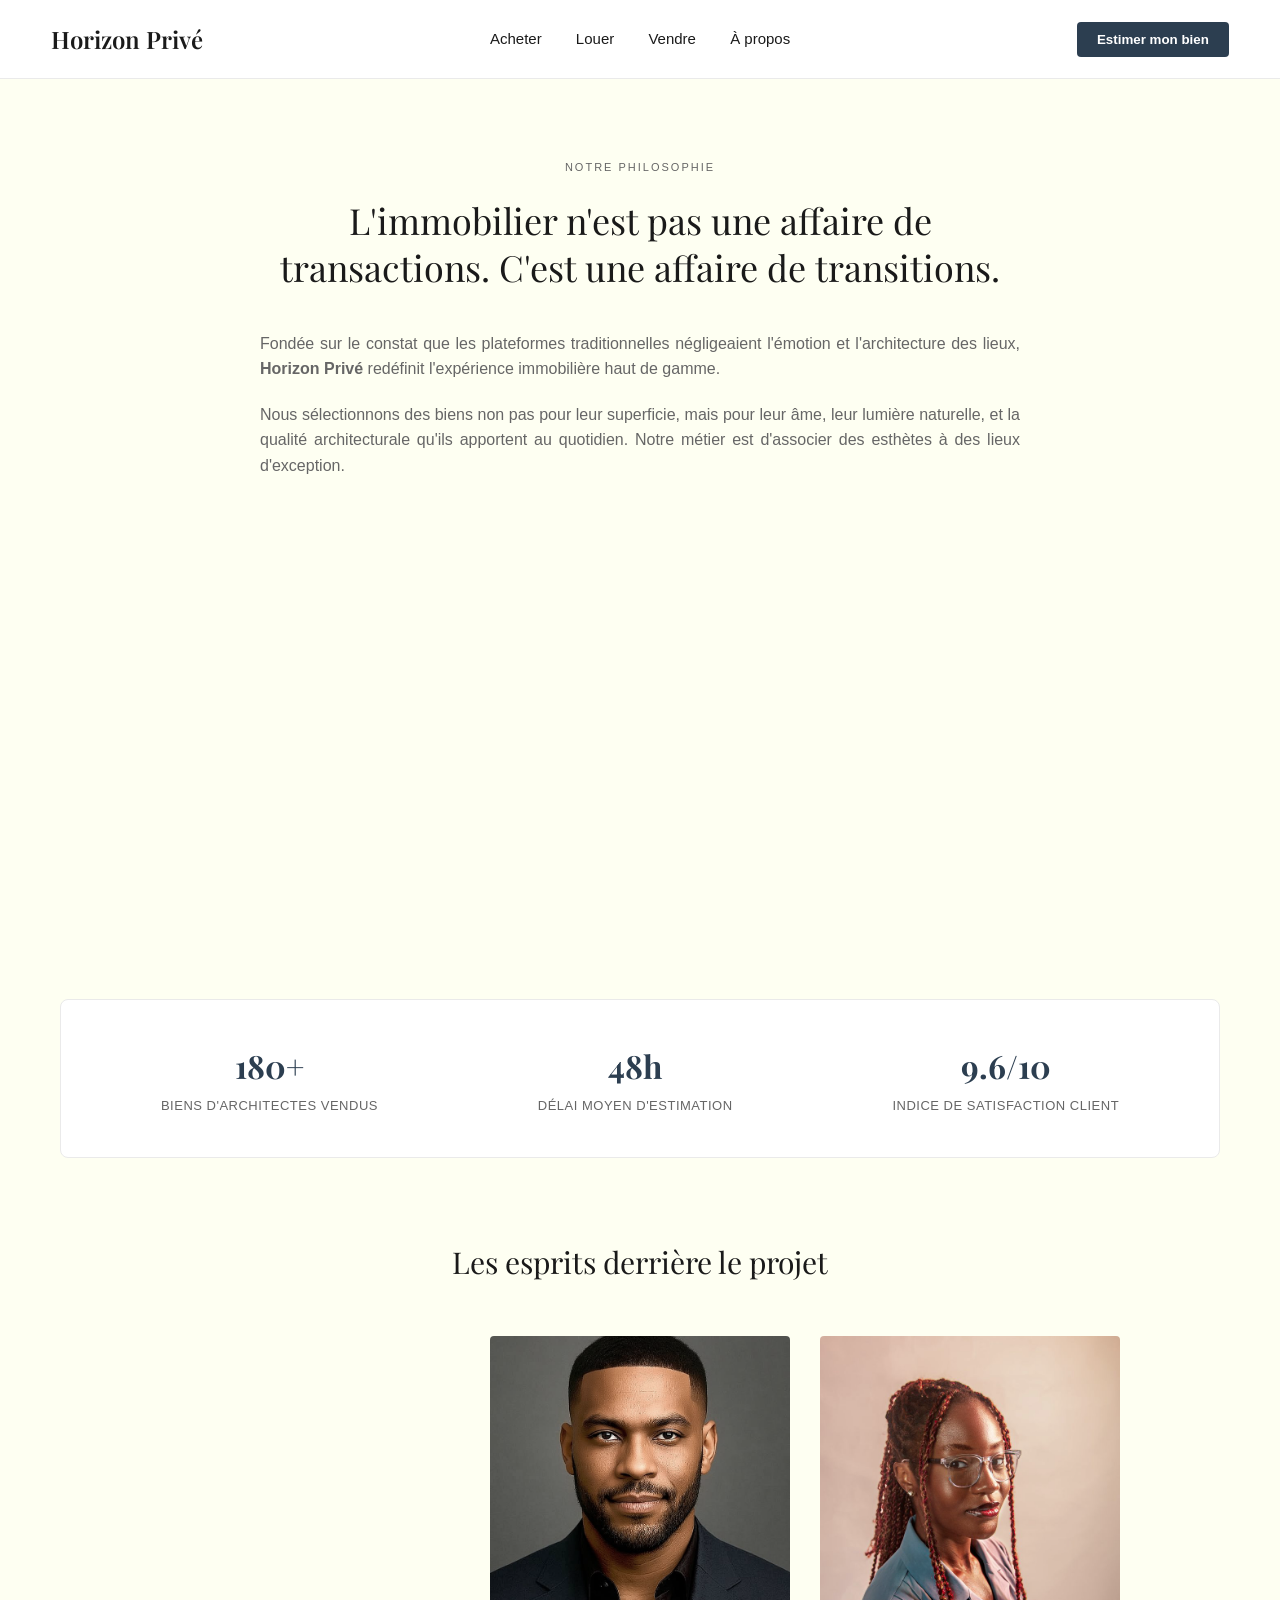
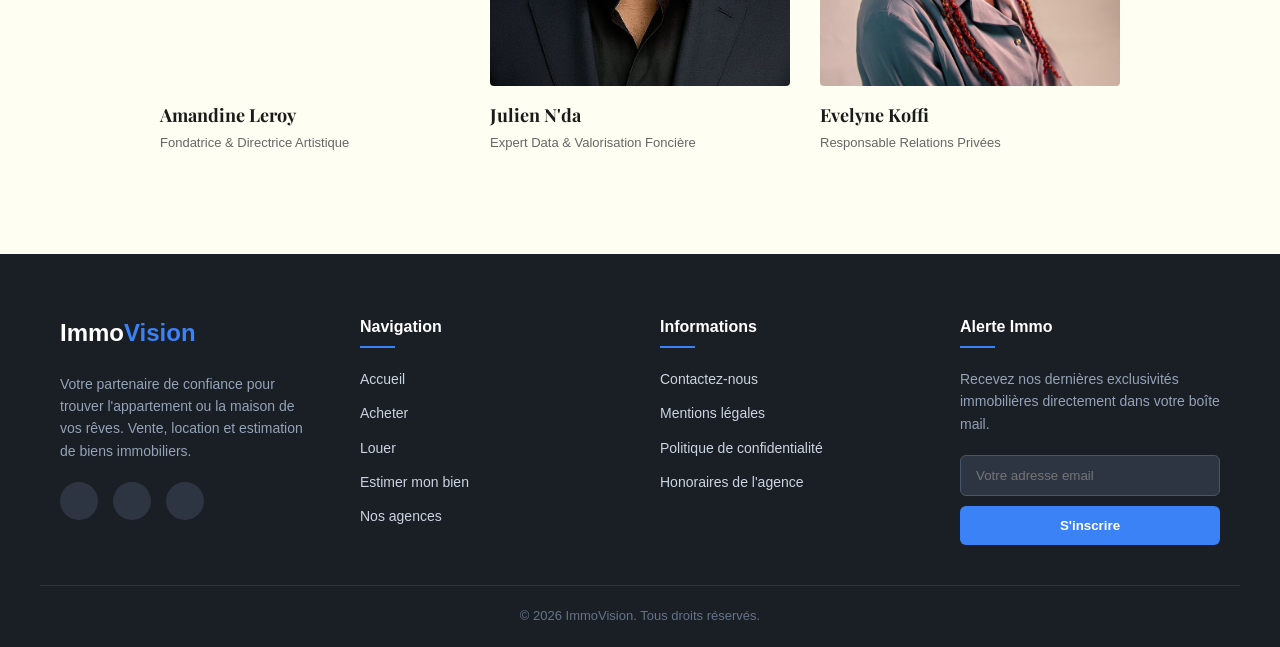
==== apropos.html @ 78f74684 "1ER commit" ====
<!DOCTYPE html>
<html lang="fr">
<head>
    <meta charset="UTF-8">
    <meta name="viewport" content="width=device-width, initial-scale=1.0">
    <title>Horizon Privé - Notre Manifeste</title>
    <link rel="stylesheet" href="apropos.css">
    <link href="https://fonts.googleapis.com/css2?family=Playfair+Display:wght@400;600&family=Plus+Jakarta+Sans:wght@300;400;600&display=swap" rel="stylesheet">
</head>
<body>

    <header class="main-header">
        <div class="logo">Horizon Privé</div>
        <nav class="nav-links">
            <a href="acheter.html">Acheter</a>
            <a href="louer.html">Louer</a>
            <a href="vendre.html">Vendre</a>
            <a href="apropos.html">À propos</a>
        </nav>
        <button class="btn-primary">Estimer mon bien</button>
    </header>

    <section class="manifeste-section">
        <span class="section-tag">Notre Philosophie</span>
        <h2>L'immobilier n'est pas une affaire de transactions. C'est une affaire de transitions.</h2>
        <div class="manifeste-text">
            <p>Fondée sur le constat que les plateformes traditionnelles négligeaient l'émotion et l'architecture des lieux, <strong>Horizon Privé</strong> redéfinit l'expérience immobilière haut de gamme.</p>
            <p>Nous sélectionnons des biens non pas pour leur superficie, mais pour leur âme, leur lumière naturelle, et la qualité architecturale qu'ils apportent au quotidien. Notre métier est d'associer des esthètes à des lieux d'exception.</p>
        </div>
    </section>

    <section class="banner-chiffres">
        <div class="banner-image" style="background-image: url('https://images.unsplash.com/photo-1600566752355-35792bedcfea?auto=format&fit=crop&w=1200&q=80');"></div>
        <div class="stats-grid">
            <div class="stat-box"><h3>180+</h3><p>Biens d'architectes vendus</p></div>
            <div class="stat-box"><h3>48h</h3><p>Délai moyen d'estimation</p></div>
            <div class="stat-box"><h3>9.6/10</h3><p>Indice de satisfaction client</p></div>
        </div>
    </section>

    <section class="team-section">
        <h2>Les esprits derrière le projet</h2>
        <div class="team-grid">
            
            <div class="team-member">
                <div class="member-photo" style="background-image: url('https://images.unsplash.com/photo-1534528741775-53994a69daeb?auto=format&fit=crop&w=400&q=80');"></div>
                <h4>Amandine Leroy</h4>
                <p>Fondatrice & Directrice Artistique</p>
            </div>

            <div class="team-member">
                <div class="member-photo" style="background-image: url(Images/17592254793498857.jpeg);"></div>
                <h4>Julien N'da</h4>
                <p>Expert Data & Valorisation Foncière</p>
            </div>

            <div class="team-member">
                <div class="member-photo" style="background-image: url(Images/Corporate\ Portrait.jpeg);"></div>
                <h4>Evelyne Koffi</h4>
                <p>Responsable Relations Privées</p>
            </div>

        </div>
    </section>
     <footer class="site-footer">
        <div class="footer-container">
            
            <!-- Colonne 1: À propos / Logo -->
            <div class="footer-column about-project">
                <h3>Immo<span>Vision</span></h3>
                <p>Votre partenaire de confiance pour trouver l'appartement ou la maison de vos rêves. Vente, location et estimation de biens immobiliers.</p>
                <div class="footer-socials">
                    <a href="#"><i class="fab fa-facebook-f"></i></a>
                    <a href="#"><i class="fab fa-instagram"></i></a>
                    <a href="#"><i class="fab fa-linkedin-in"></i></a>
                </div>
            </div>

            <!-- Colonne 2: Liens de navigation -->
            <div class="footer-column">
                <h4>Navigation</h4>
                <ul>
                    <li><a href="#">Accueil</a></li>
                    <li><a href="#">Acheter</a></li>
                    <li><a href="#">Louer</a></li>
                    <li><a href="#">Estimer mon bien</a></li>
                    <li><a href="#">Nos agences</a></li>
                </ul>
            </div>

            <!-- Colonne 3: Liens Légaux / Contact -->
            <div class="footer-column">
                <h4>Informations</h4>
                <ul>
                    <li><a href="#">Contactez-nous</a></li>
                    <li><a href="#">Mentions légales</a></li>
                    <li><a href="#">Politique de confidentialité</a></li>
                    <li><a href="#">Honoraires de l'agence</a></li>
                </ul>
            </div>

            <!-- Colonne 4: Newsletter -->
            <div class="footer-column footer-newsletter">
                <h4>Alerte Immo</h4>
                <p>Recevez nos dernières exclusivités immobilières directement dans votre boîte mail.</p>
                <form class="newsletter-form">
                    <input type="email" placeholder="Votre adresse email" required>
                    <button type="submit">S'inscrire</button>
                </form>
            </div>

        </div>

        <!-- Bas du footer (Droits d'auteur) -->
        <div class="footer-bottom">
            <p>&copy; 2026 ImmoVision. Tous droits réservés.</p>
        </div>
    </footer>

</body>
</html>
---- apropos.css ----
:root {
    --bg-color: #fefff2;
    --text-primary: #1A1A1A;
    --text-muted: #666666;
    --accent: #2C3E50;
    --white: #FFFFFF;
    --font-titles: 'Playfair Display', serif;
    --font-body: 'Plus Jakarta Sans', sans-serif;
}

* { margin: 0; padding: 0; box-sizing: border-box; }

body {
    background-color: var(--bg-color);
    color: var(--text-primary);
    font-family: var(--font-body);
    font-size: 15px;
    line-height: 1.6;
}

/* Header */
.main-header {
    display: flex;
    justify-content: space-between;
    align-items: center;
    padding: 20px 4%;
    background-color: var(--white);
    border-bottom: 1px solid #EAEAEA;
}
.logo { font-family: var(--font-titles); font-size: 24px; font-weight: 600; }
.nav-links a { text-decoration: none; color: var(--text-primary); margin: 0 15px; }
.btn-primary { background-color: var(--accent); color: var(--white); border: none; padding: 10px 20px; border-radius: 4px; font-weight: 600; cursor: pointer; }

/* Section Manifeste */
.manifeste-section {
    max-width: 800px;
    margin: 80px auto;
    padding: 0 20px;
    text-align: center;
}
.section-tag {
    font-size: 11px;
    text-transform: uppercase;
    letter-spacing: 2px;
    color: var(--text-muted);
    display: block;
    margin-bottom: 20px;
}
.manifeste-section h2 {
    font-family: var(--font-titles);
    font-size: 36px;
    font-weight: 400;
    line-height: 1.3;
    margin-bottom: 40px;
}
.manifeste-text p {
    font-size: 16px;
    color: var(--text-muted);
    margin-bottom: 20px;
    text-align: justify;
}

/* Bannière & Chiffres */
.banner-chiffres {
    max-width: 1200px;
    margin: 0 auto 80px auto;
    padding: 0 20px;
}
.banner-image {
    height: 400px;
    background-size: cover;
    background-position: center;
    border-radius: 8px;
    margin-bottom: 40px;
}
.stats-grid {
    display: flex;
    justify-content: space-around;
    background: var(--white);
    padding: 40px 20px;
    border-radius: 8px;
    border: 1px solid #EAEAEA;
    text-align: center;
}
.stat-box h3 { font-family: var(--font-titles); font-size: 32px; color: var(--accent); margin-bottom: 5px; }
.stat-box p { font-size: 13px; color: var(--text-muted); text-transform: uppercase; letter-spacing: 0.5px; }

/* Équipe */
.team-section {
    max-width: 1200px;
    margin: 0 auto 100px auto;
    padding: 0 20px;
    text-align: center;
}
.team-section h2 { font-family: var(--font-titles); font-size: 30px; margin-bottom: 50px; font-weight: 400; }
.team-grid {
    display: flex;
    gap: 30px;
    justify-content: center;
}
.team-member {
    flex: 1;
    max-width: 300px;
    text-align: left;
}
.member-photo {
    height: 350px;
    background-size: cover;
    background-position: center;
    border-radius: 4px;
    margin-bottom: 15px;
    filter: grayscale(20%);
    transition: filter 0.3s;
}
.team-member:hover .member-photo { filter: grayscale(0%); }
.team-member h4 { font-family: var(--font-titles); font-size: 18px; margin-bottom: 4px; }
.team-member p { font-size: 13px; color: var(--text-muted); }

/* Responsive */
@media (max-width: 800px) {
    .stats-grid { flex-direction: column; gap: 30px; }
    .team-grid { flex-direction: column; align-items: center; gap: 40px; }
    .manifeste-section h2 { font-size: 28px; }
}

/* Réinitialisation de base et police */
* {
    margin: 0;
    padding: 0;
    box-sizing: border-box;
    font-family: 'Segoe UI', Tahoma, Geneva, Verdana, sans-serif;
}

/* Styles du Footer */
.site-footer {
    background-color: #1a1e25; /* Bleu nuit très sombre, pro et moderne */
    color: #cbd5e1; /* Gris clair pour une excellente lisibilité */
    padding: 60px 0 20px 0;
    font-size: 14px;
    line-height: 1.6;
}

.footer-container {
    max-width: 1200px;
    margin: 0 auto;
    padding: 0 20px;
    display: flex;
    flex-wrap: wrap;
    justify-content: space-between;
    gap: 40px;
}

.footer-column {
    flex: 1;
    min-width: 220px; /* Évite que les colonnes deviennent trop étroites */
}

/* Style spécifique pour la marque/logo */
.footer-column h3 {
    color: #ffffff;
    font-size: 24px;
    margin-bottom: 20px;
    font-weight: 700;
}

.footer-column h3 span {
    color: #3b82f6; /* Accentuation bleue pour le côté pro/tech */
}

.footer-column h4 {
    color: #ffffff;
    font-size: 16px;
    font-weight: 600;
    margin-bottom: 20px;
    position: relative;
    padding-bottom: 8px;
}

/* Petite barre sous les titres de colonnes */
.footer-column h4::after {
    content: '';
    position: absolute;
    left: 0;
    bottom: 0;
    width: 35px;
    height: 2px;
    background-color: #3b82f6;
}

.footer-column p {
    margin-bottom: 20px;
    color: #94a3b8;
}

/* Listes de liens */
.footer-column ul {
    list-style: none;
}

.footer-column ul li {
    margin-bottom: 12px;
}

.footer-column ul li a {
    color: #cbd5e1;
    text-decoration: none;
    transition: color 0.3s ease, padding-left 0.3s ease;
}

/* Effet de survol sur les liens */
.footer-column ul li a:hover {
    color: #3b82f6;
    padding-left: 5px;
}

/* Icônes Réseaux Sociaux */
.footer-socials {
    display: flex;
    gap: 15px;
}

.footer-socials a {
    display: inline-flex;
    align-items: center;
    justify-content: center;
    width: 38px;
    height: 38px;
    background-color: #2e3542;
    color: #ffffff;
    border-radius: 50%;
    transition: background-color 0.3s ease, transform 0.3s ease;
}

.footer-socials a:hover {
    background-color: #3b82f6;
    transform: translateY(-3px);
}

/* Formulaire Newsletter */
.newsletter-form {
    display: flex;
    flex-direction: column;
    gap: 10px;
}

.newsletter-form input[type="email"] {
    width: 100%;
    padding: 12px 15px;
    background-color: #2e3542;
    border: 1px solid #475569;
    border-radius: 6px;
    color: #ffffff;
    outline: none;
    transition: border-color 0.3s ease;
}

.newsletter-form input[type="email"]:focus {
    border-color: #3b82f6;
}

.newsletter-form button {
    padding: 12px 15px;
    background-color: #3b82f6;
    color: #ffffff;
    border: none;
    border-radius: 6px;
    font-weight: 600;
    cursor: pointer;
    transition: background-color 0.3s ease;
}

.newsletter-form button:hover {
    background-color: #2563eb;
}

/* Ligne de Copyright tout en bas */
.footer-bottom {
    max-width: 1200px;
    margin: 40px auto 0 auto;
    padding: 20px 20px 0 20px;
    border-top: 1px solid #2e3542;
    text-align: center;
    color: #64748b;
    font-size: 13px;
}

/* RESPONSIVE : Ajustement pour les tablettes et mobiles */
@media (max-width: 768px) {
    .footer-container {
        flex-direction: column;
        gap: 30px;
    }
    
    .footer-column {
        width: 100%;
    }
}
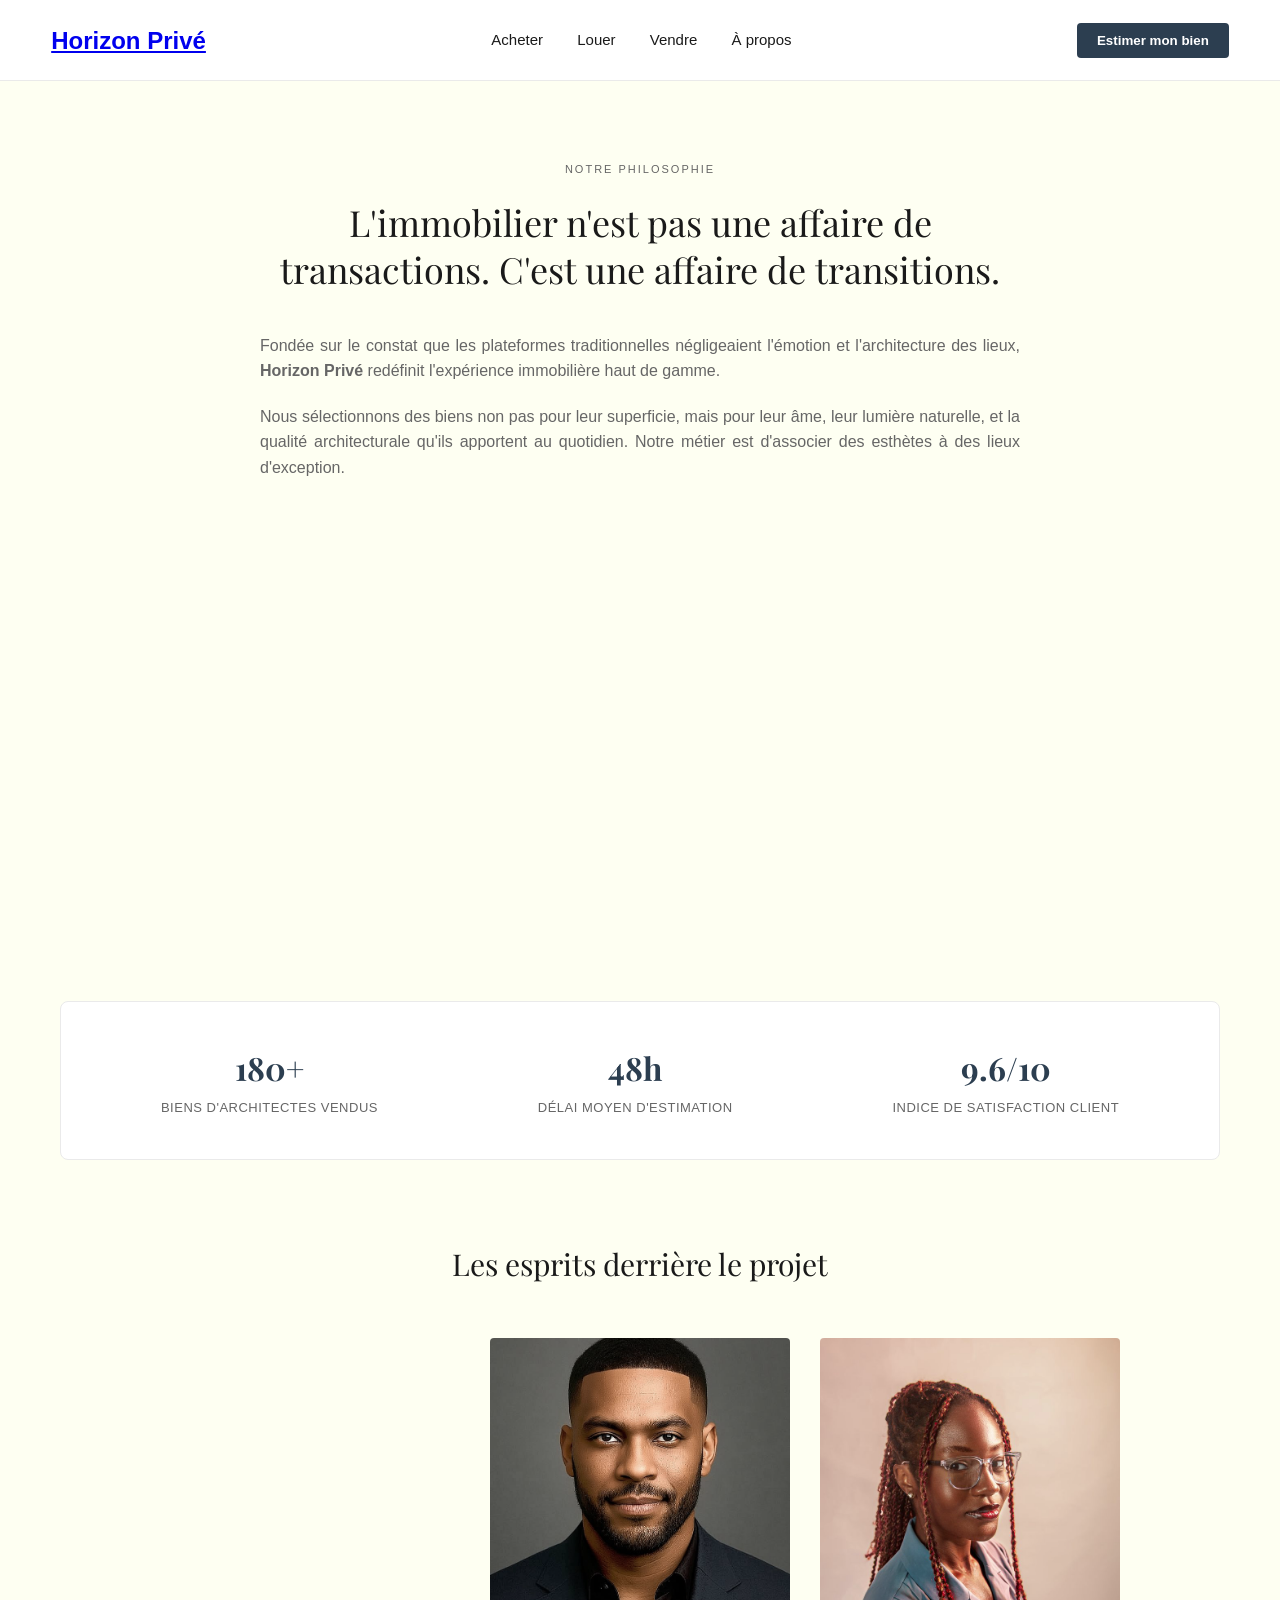
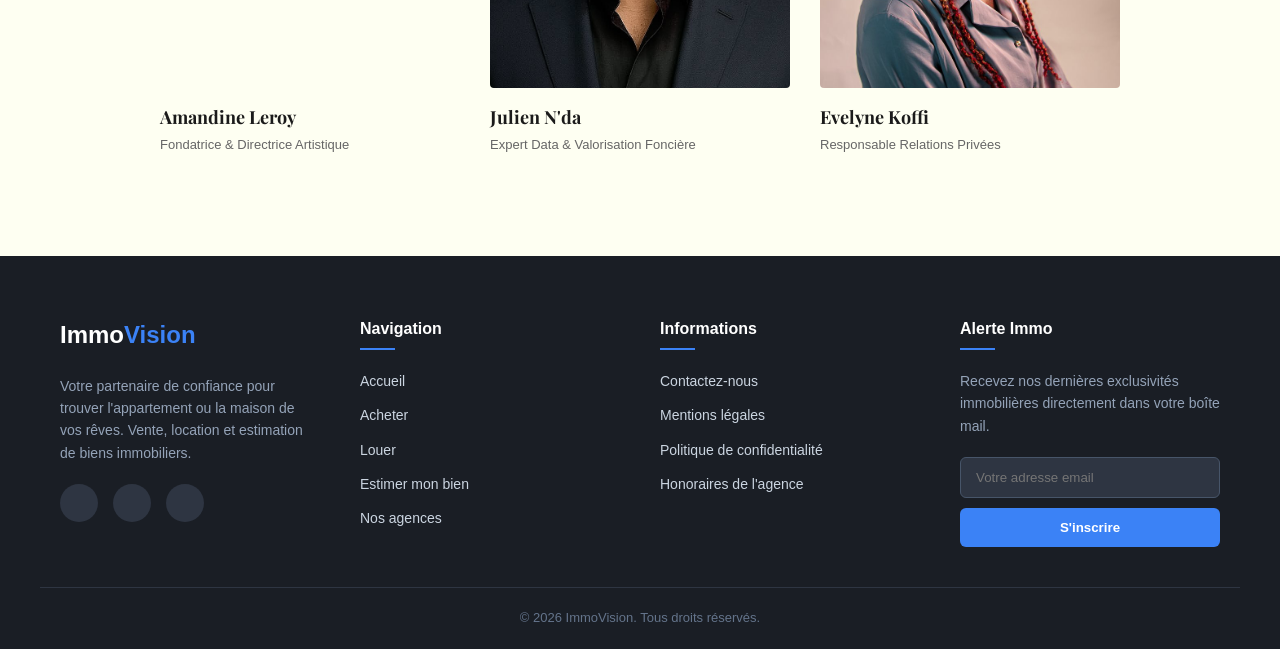
==== commit de28066b: "modification de accueil.html en index.html et ajout du lien d'accueil sur toutes les pages" ====
--- a/apropos.html
+++ b/apropos.html
@@ -10,7 +10,7 @@
 <body>
 
     <header class="main-header">
-        <div class="logo">Horizon Privé</div>
+       <div class="logo"><a href="index.html">Horizon Privé</a></div>
         <nav class="nav-links">
             <a href="acheter.html">Acheter</a>
             <a href="louer.html">Louer</a>
